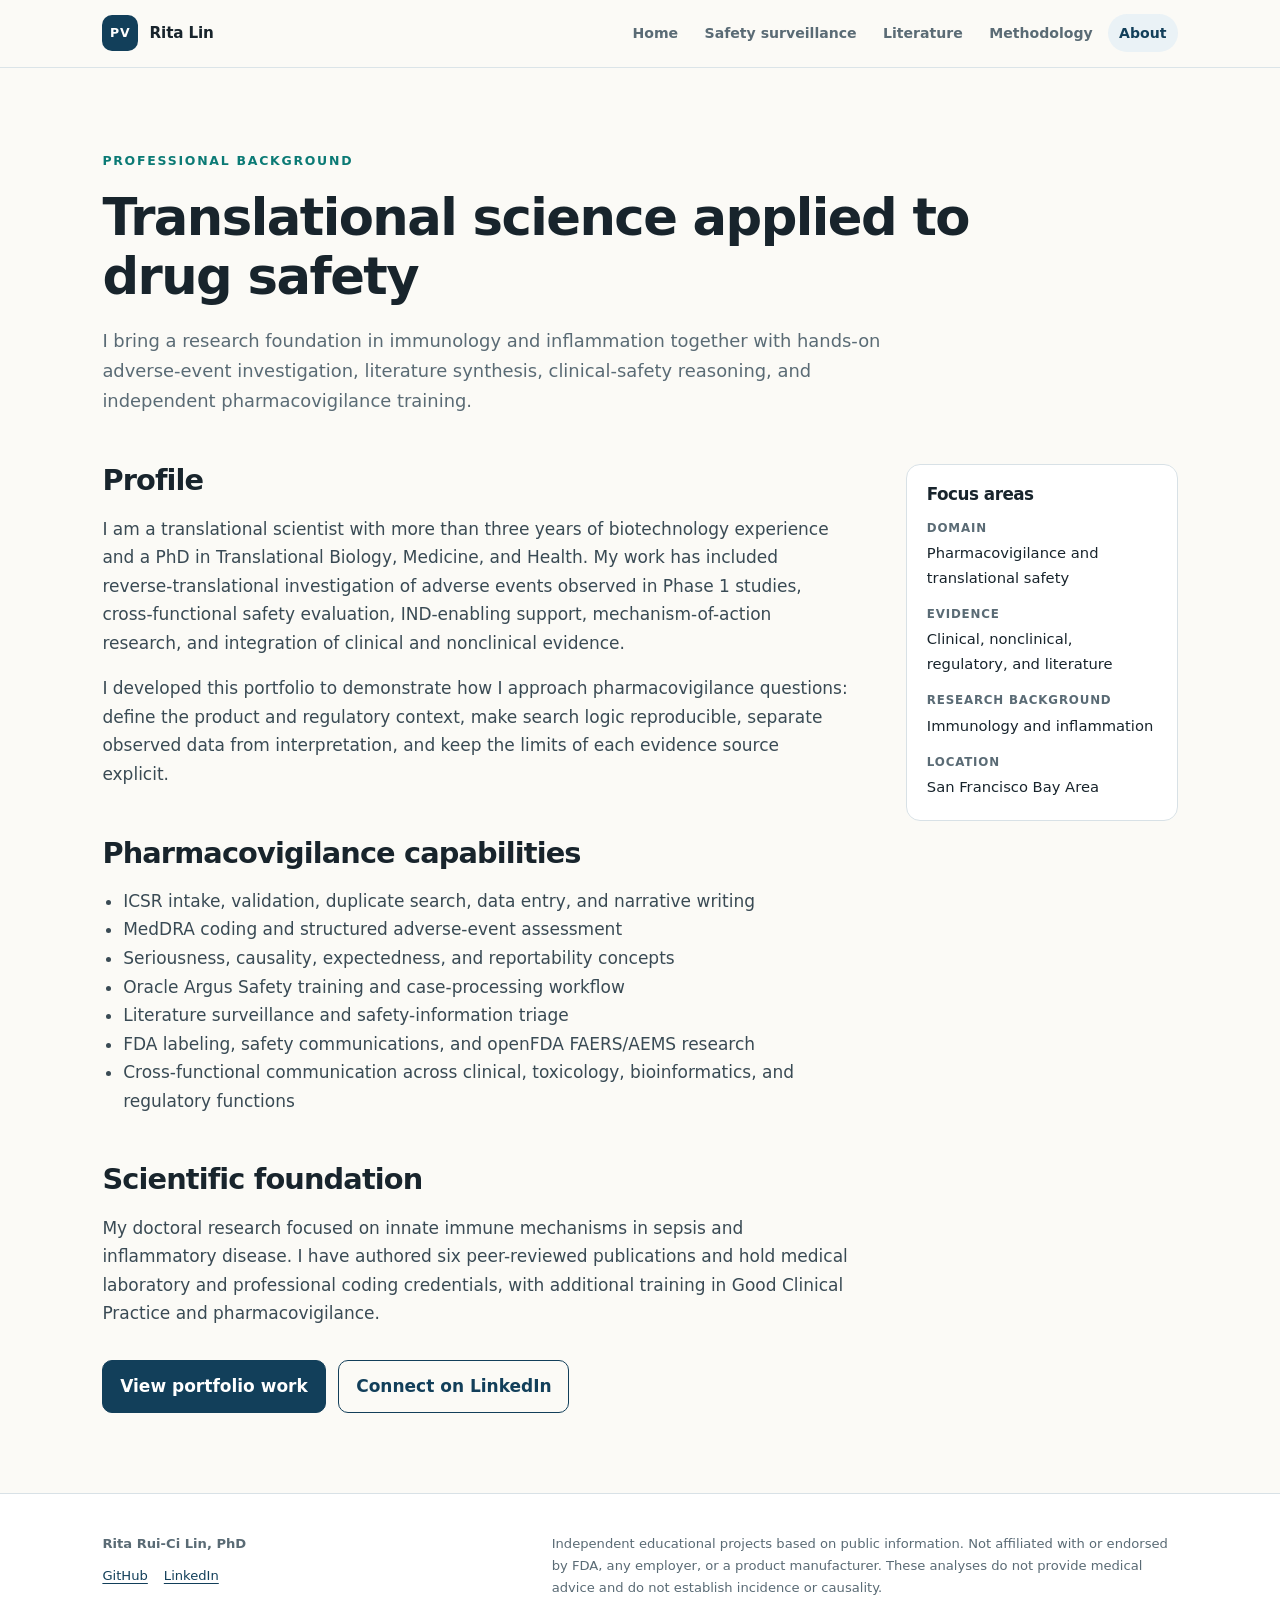
==== about.html @ c440d7df "Add professional profile page" ====
<!DOCTYPE html>
<html lang="en"><head><meta charset="utf-8"><meta name="viewport" content="width=device-width, initial-scale=1"><meta name="description" content="About Rita Rui-Ci Lin, translational scientist focused on pharmacovigilance and drug safety."><title>About | Rita Lin</title><link rel="icon" href="favicon.svg" type="image/svg+xml"><link rel="stylesheet" href="styles.css"></head>
<body>
<a class="skip-link" href="#main">Skip to content</a>
<header class="site-header"><nav class="nav-shell" aria-label="Primary navigation"><a class="brand" href="index.html"><span class="brand-mark">PV</span><span>Rita Lin</span></a><ul class="nav-links"><li><a href="index.html">Home</a></li><li><a href="safety-surveillance.html">Safety surveillance</a></li><li><a href="literature-surveillance.html">Literature</a></li><li><a href="methodology.html">Methodology</a></li><li><a href="about.html" aria-current="page">About</a></li></ul></nav></header>
<main id="main">
  <section class="page-hero"><div class="shell"><p class="eyebrow">Professional background</p><h1>Translational science applied to drug safety</h1><p class="lede">I bring a research foundation in immunology and inflammation together with hands-on adverse-event investigation, literature synthesis, clinical-safety reasoning, and independent pharmacovigilance training.</p></div></section>
  <div class="shell content-grid"><article class="prose">
    <h2>Profile</h2>
    <p>I am a translational scientist with more than three years of biotechnology experience and a PhD in Translational Biology, Medicine, and Health. My work has included reverse-translational investigation of adverse events observed in Phase 1 studies, cross-functional safety evaluation, IND-enabling support, mechanism-of-action research, and integration of clinical and nonclinical evidence.</p>
    <p>I developed this portfolio to demonstrate how I approach pharmacovigilance questions: define the product and regulatory context, make search logic reproducible, separate observed data from interpretation, and keep the limits of each evidence source explicit.</p>
    <h2>Pharmacovigilance capabilities</h2>
    <ul><li>ICSR intake, validation, duplicate search, data entry, and narrative writing</li><li>MedDRA coding and structured adverse-event assessment</li><li>Seriousness, causality, expectedness, and reportability concepts</li><li>Oracle Argus Safety training and case-processing workflow</li><li>Literature surveillance and safety-information triage</li><li>FDA labeling, safety communications, and openFDA FAERS/AEMS research</li><li>Cross-functional communication across clinical, toxicology, bioinformatics, and regulatory functions</li></ul>
    <h2>Scientific foundation</h2>
    <p>My doctoral research focused on innate immune mechanisms in sepsis and inflammatory disease. I have authored six peer-reviewed publications and hold medical laboratory and professional coding credentials, with additional training in Good Clinical Practice and pharmacovigilance.</p>
    <div class="actions"><a class="button" href="safety-surveillance.html">View portfolio work</a><a class="button secondary" href="https://www.linkedin.com/in/ruici-lin">Connect on LinkedIn</a></div>
  </article><aside class="sidebar"><h2>Focus areas</h2><dl><dt>Domain</dt><dd>Pharmacovigilance and translational safety</dd><dt>Evidence</dt><dd>Clinical, nonclinical, regulatory, and literature</dd><dt>Research background</dt><dd>Immunology and inflammation</dd><dt>Location</dt><dd>San Francisco Bay Area</dd></dl></aside></div>
</main>
<footer class="site-footer"><div class="footer-shell"><div><strong>Rita Rui-Ci Lin, PhD</strong><div class="footer-links"><a href="https://github.com/rita850720">GitHub</a><a href="https://www.linkedin.com/in/ruici-lin">LinkedIn</a></div></div><p>Independent educational projects based on public information. Not affiliated with or endorsed by FDA, any employer, or a product manufacturer. These analyses do not provide medical advice and do not establish incidence or causality.</p></div></footer>

</body></html>
---- styles.css ----
:root { --ink: #18242c; --muted: #5a6b75; --navy: #123f5a; --teal: #0b7a75; --blue-soft: #eaf2f6; --teal-soft: #e7f5f2; --cream: #fbfaf6; --line: #d8e1e6; --white: #ffffff; --shadow: 0 18px 50px rgba(18, 63, 90, 0.09); --radius: 18px; --max: 1120px; } * { box-sizing: border-box; } html { scroll-behavior: smooth; } body { margin: 0; background: var(--cream); color: var(--ink); font-family: Inter, ui-sans-serif, system-ui, -apple-system, BlinkMacSystemFont, "Segoe UI", sans-serif; font-size: 17px; line-height: 1.68; } a { color: var(--navy); text-underline-offset: 3px; } a:hover { color: var(--teal); } .skip-link { position: absolute; left: -999px; top: 0; padding: .65rem 1rem; background: var(--ink); color: white; z-index: 20; } .skip-link:focus { left: 1rem; top: 1rem; } .site-header { position: sticky; top: 0; z-index: 10; border-bottom: 1px solid rgba(216, 225, 230, .9); background: rgba(251, 250, 246, .94); backdrop-filter: blur(14px); } .nav-shell { max-width: var(--max); margin: 0 auto; padding: .9rem 1.4rem; display: flex; align-items: center; justify-content: space-between; gap: 1rem; } .brand { display: inline-flex; align-items: center; gap: .7rem; color: var(--ink); font-size: .95rem; font-weight: 760; text-decoration: none; letter-spacing: -.01em; } .brand-mark { display: grid; place-items: center; width: 2.25rem; height: 2.25rem; border-radius: 10px; background: var(--navy); color: white; font-size: .78rem; letter-spacing: .08em; } .nav-links { display: flex; flex-wrap: wrap; justify-content: flex-end; gap: .25rem; list-style: none; margin: 0; padding: 0; } .nav-links a { display: block; padding: .45rem .7rem; border-radius: 999px; color: var(--muted); font-size: .88rem; font-weight: 650; text-decoration: none; } .nav-links a:hover, .nav-links a[aria-current="page"] { background: var(--blue-soft); color: var(--navy); } main { min-height: 70vh; } .shell { max-width: var(--max); margin: 0 auto; padding: 0 1.4rem; } .hero { padding: 7rem 0 5.5rem; background: radial-gradient(circle at 80% 20%, rgba(11, 122, 117, .11), transparent 32%), linear-gradient(180deg, #fff 0%, var(--cream) 100%); } .eyebrow { margin: 0 0 1rem; color: var(--teal); font-size: .78rem; font-weight: 800; letter-spacing: .14em; text-transform: uppercase; } h1, h2, h3 { color: var(--ink); line-height: 1.16; letter-spacing: -.03em; } h1 { max-width: 880px; margin: 0; font-size: clamp(2.55rem, 7vw, 5.4rem); font-weight: 780; } .hero-line { max-width: 780px; margin: 1.5rem 0 0; color: var(--navy); font-family: Georgia, "Times New Roman", serif; font-size: clamp(1.4rem, 2.7vw, 2rem); line-height: 1.35; } .hero-copy { max-width: 790px; margin: 1.5rem 0 0; color: var(--muted); font-size: 1.08rem; } .actions { display: flex; flex-wrap: wrap; gap: .8rem; margin-top: 2rem; } .button { display: inline-flex; align-items: center; justify-content: center; min-height: 46px; padding: .72rem 1.05rem; border: 1px solid var(--navy); border-radius: 10px; background: var(--navy); color: white; font-weight: 720; text-decoration: none; } .button:hover { background: var(--teal); border-color: var(--teal); color: white; } .button.secondary { background: transparent; color: var(--navy); } .button.secondary:hover { background: var(--blue-soft); } .section { padding: 5rem 0; } .section.tint { background: var(--blue-soft); } .section-head { display: grid; grid-template-columns: minmax(0, 1fr) minmax(280px, .75fr); gap: 2rem; align-items: end; margin-bottom: 2.2rem; } .section h2, .page-hero h1 { margin: 0; font-size: clamp(2rem, 4vw, 3.35rem); } .section-head p, .lede { margin: 0; color: var(--muted); } .cards { display: grid; grid-template-columns: repeat(3, minmax(0, 1fr)); gap: 1.2rem; } .card { display: flex; flex-direction: column; min-height: 100%; padding: 1.5rem; border: 1px solid var(--line); border-radius: var(--radius); background: white; box-shadow: var(--shadow); } .card .tag, .tag { align-self: flex-start; display: inline-flex; padding: .28rem .6rem; border-radius: 999px; background: var(--teal-soft); color: #08645f; font-size: .73rem; font-weight: 800; letter-spacing: .07em; text-transform: uppercase; } .card h3 { margin: 1rem 0 .55rem; font-size: 1.45rem; } .card p { margin: 0 0 1rem; color: var(--muted); } .card .card-link { margin-top: auto; font-weight: 760; } .metric-row { display: grid; grid-template-columns: repeat(3, minmax(0, 1fr)); gap: 1rem; margin: 2.25rem 0; } .metric { padding: 1.3rem; border-top: 3px solid var(--teal); background: white; } .metric strong { display: block; color: var(--navy); font-size: 1.75rem; line-height: 1.2; } .metric span { color: var(--muted); font-size: .9rem; } .principles { display: grid; grid-template-columns: repeat(2, minmax(0, 1fr)); gap: 1.2rem 2.2rem; } .principle { border-top: 1px solid var(--line); padding-top: 1.1rem; } .principle strong { display: block; margin-bottom: .35rem; color: var(--navy); } .principle p { margin: 0; color: var(--muted); } .page-hero { padding: 5.2rem 0 3rem; } .page-hero .lede { max-width: 790px; margin-top: 1.2rem; font-size: 1.12rem; } .breadcrumbs { margin: 0 0 1.25rem; color: var(--muted); font-size: .88rem; } .breadcrumbs a { color: var(--muted); } .content-grid { display: grid; grid-template-columns: minmax(0, 2.2fr) minmax(240px, .8fr); gap: 3.5rem; align-items: start; padding-bottom: 5rem; } .prose { min-width: 0; } .prose h2 { margin: 3rem 0 .85rem; font-size: 1.8rem; } .prose h2:first-child { margin-top: 0; } .prose h3 { margin: 2rem 0 .65rem; font-size: 1.2rem; } .prose p, .prose li { color: #394a54; } .prose ul, .prose ol { padding-left: 1.3rem; } .sidebar { position: sticky; top: 6rem; padding: 1.25rem; border: 1px solid var(--line); border-radius: 14px; background: white; } .sidebar h2 { margin: 0 0 .8rem; font-size: 1.05rem; } .sidebar dl { margin: 0; } .sidebar dt { margin-top: .9rem; color: var(--muted); font-size: .74rem; font-weight: 800; letter-spacing: .07em; text-transform: uppercase; } .sidebar dd { margin: .15rem 0 0; color: var(--ink); font-size: .92rem; } .table-wrap { overflow-x: auto; margin: 1.2rem 0 2rem; } table { width: 100%; border-collapse: collapse; background: white; font-size: .92rem; } th, td { padding: .72rem .8rem; border: 1px solid var(--line); text-align: left; vertical-align: top; } th { background: var(--navy); color: white; font-size: .82rem; letter-spacing: .02em; } tbody tr:nth-child(even) { background: #f5f8fa; } td.num, th.num { text-align: right; white-space: nowrap; } .note { margin: 1.5rem 0; padding: 1rem 0 1rem 1.1rem; border-left: 4px solid var(--teal); color: var(--muted); } .note strong { color: var(--ink); } .workflow { display: grid; grid-template-columns: repeat(4, minmax(0, 1fr)); gap: .7rem; margin: 1.5rem 0 2.5rem; counter-reset: step; } .workflow div { position: relative; padding: 1rem; border: 1px solid var(--line); border-radius: 12px; background: white; color: var(--navy); font-size: .9rem; font-weight: 720; } .workflow div::before { counter-increment: step; content: counter(step, decimal-leading-zero); display: block; margin-bottom: .45rem; color: var(--teal); font-size: .72rem; letter-spacing: .1em; } .source-list { padding-left: 1.2rem; } .source-list li { margin-bottom: .55rem; } details { margin: 1.2rem 0 2rem; border: 1px solid var(--line); border-radius: 12px; background: white; } summary { cursor: pointer; padding: .9rem 1rem; color: var(--navy); font-weight: 760; } pre { margin: 0; padding: 1rem; overflow-x: auto; border-top: 1px solid var(--line); background: #f4f7f8; color: #263740; font-size: .8rem; line-height: 1.5; white-space: pre-wrap; overflow-wrap: anywhere; } .next-project { margin-top: 3rem; padding-top: 1.3rem; border-top: 1px solid var(--line); font-weight: 720; } .site-footer { border-top: 1px solid var(--line); background: white; } .footer-shell { max-width: var(--max); margin: 0 auto; padding: 2.4rem 1.4rem; display: grid; grid-template-columns: 1fr 1.5fr; gap: 2rem; color: var(--muted); font-size: .82rem; } .footer-shell p { margin: 0; } .footer-links { display: flex; flex-wrap: wrap; gap: 1rem; margin-top: .65rem; } @media (max-width: 860px) { .nav-shell { align-items: flex-start; } .nav-links { max-width: 420px; } .hero { padding: 5rem 0 4rem; } .cards, .metric-row { grid-template-columns: 1fr; } .section-head, .content-grid, .footer-shell { grid-template-columns: 1fr; } .sidebar { position: static; order: -1; } .workflow { grid-template-columns: repeat(2, 1fr); } } @media (max-width: 620px) { body { font-size: 16px; } .nav-shell { display: block; } .nav-links { justify-content: flex-start; margin-top: .75rem; } .nav-links a { padding: .36rem .52rem; } .hero { padding-top: 4rem; } .section { padding: 3.8rem 0; } .principles, .workflow { grid-template-columns: 1fr; } } @media print { .site-header, .actions { display: none; } body { background: white; color: black; } .hero, .section, .page-hero { padding: 1.5rem 0; } .card, .sidebar { box-shadow: none; } }
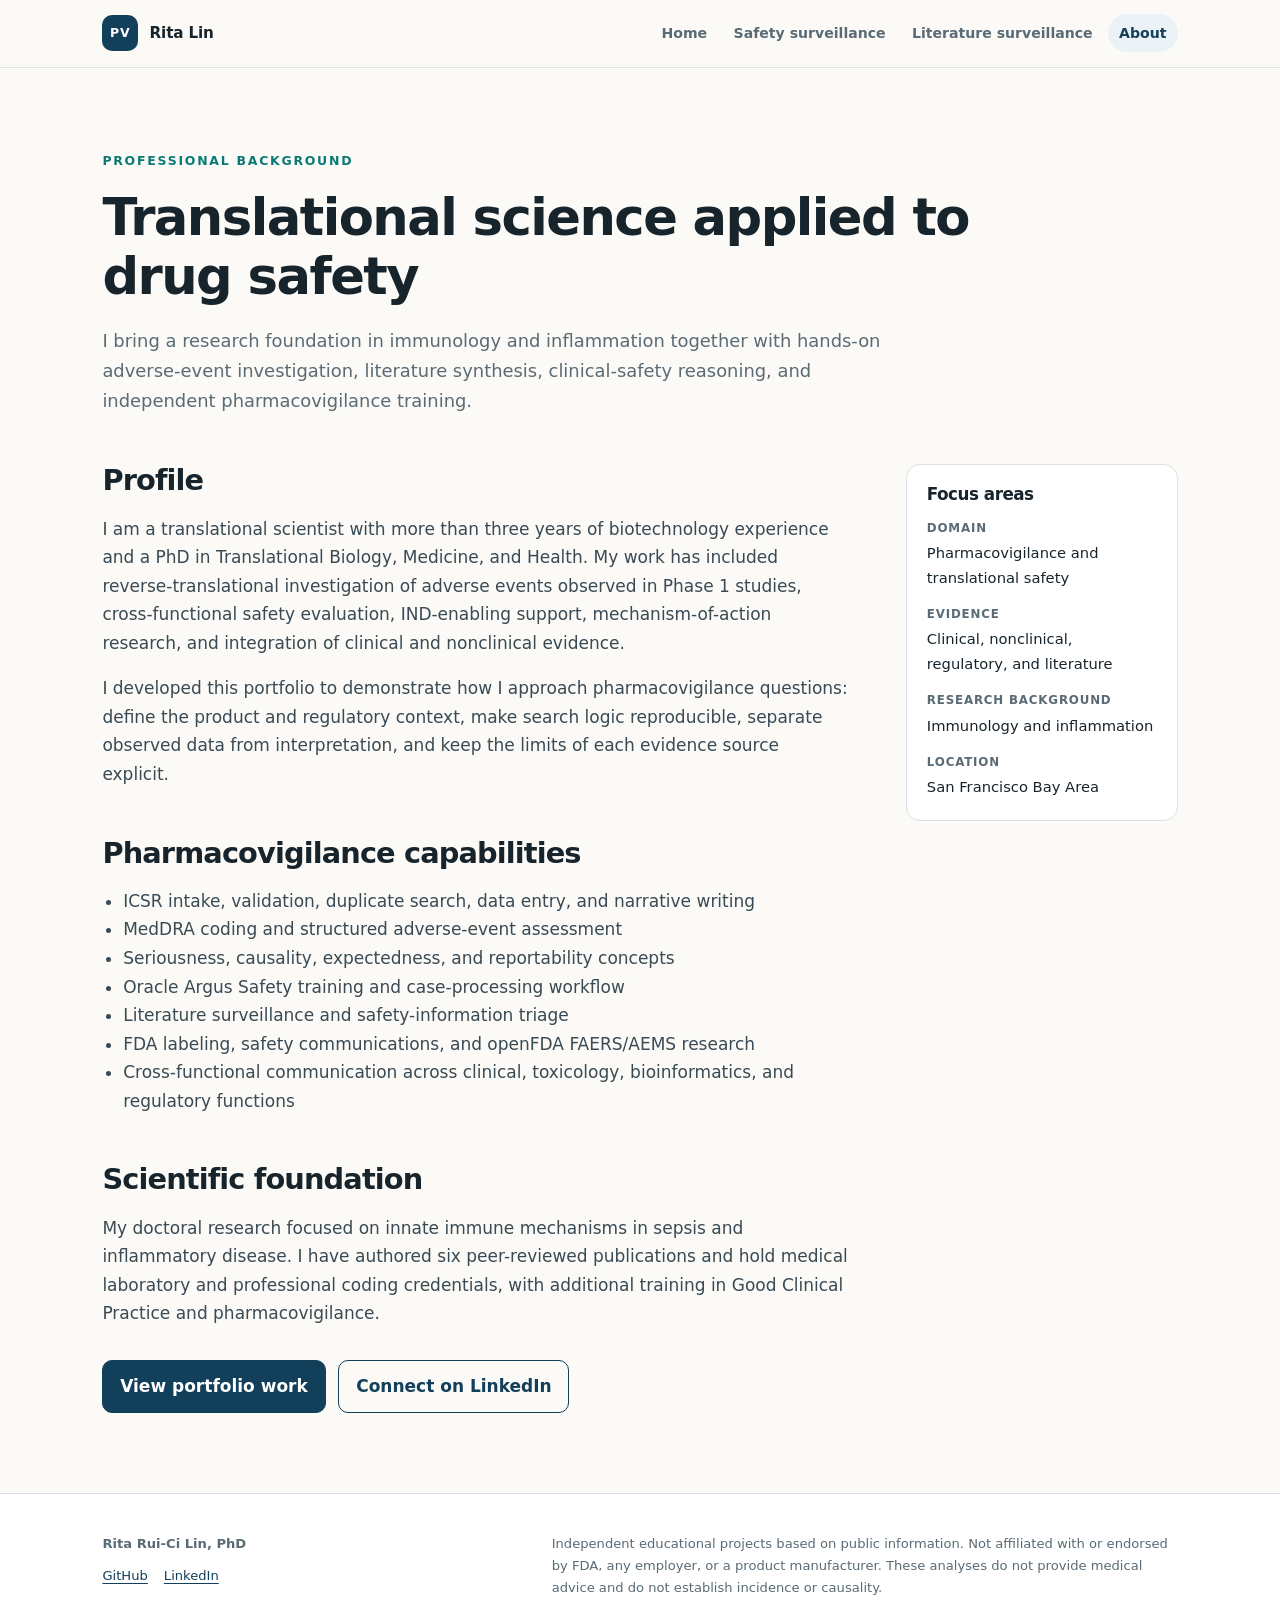
==== commit 868827df: "Add literature reports and separate surveillance methods" ====
--- a/about.html
+++ b/about.html
@@ -2,7 +2,7 @@
 <html lang="en"><head><meta charset="utf-8"><meta name="viewport" content="width=device-width, initial-scale=1"><meta name="description" content="About Rita Rui-Ci Lin, translational scientist focused on pharmacovigilance and drug safety."><title>About | Rita Lin</title><link rel="icon" href="favicon.svg" type="image/svg+xml"><link rel="stylesheet" href="styles.css"></head>
 <body>
 <a class="skip-link" href="#main">Skip to content</a>
-<header class="site-header"><nav class="nav-shell" aria-label="Primary navigation"><a class="brand" href="index.html"><span class="brand-mark">PV</span><span>Rita Lin</span></a><ul class="nav-links"><li><a href="index.html">Home</a></li><li><a href="safety-surveillance.html">Safety surveillance</a></li><li><a href="literature-surveillance.html">Literature</a></li><li><a href="methodology.html">Methodology</a></li><li><a href="about.html" aria-current="page">About</a></li></ul></nav></header>
+<header class="site-header"><nav class="nav-shell" aria-label="Primary navigation"><a class="brand" href="index.html"><span class="brand-mark">PV</span><span>Rita Lin</span></a><ul class="nav-links"><li><a href="index.html">Home</a></li><li><a href="safety-surveillance.html">Safety surveillance</a></li><li><a href="literature-surveillance.html">Literature surveillance</a></li><li><a href="about.html" aria-current="page">About</a></li></ul></nav></header>
 <main id="main">
   <section class="page-hero"><div class="shell"><p class="eyebrow">Professional background</p><h1>Translational science applied to drug safety</h1><p class="lede">I bring a research foundation in immunology and inflammation together with hands-on adverse-event investigation, literature synthesis, clinical-safety reasoning, and independent pharmacovigilance training.</p></div></section>
   <div class="shell content-grid"><article class="prose">
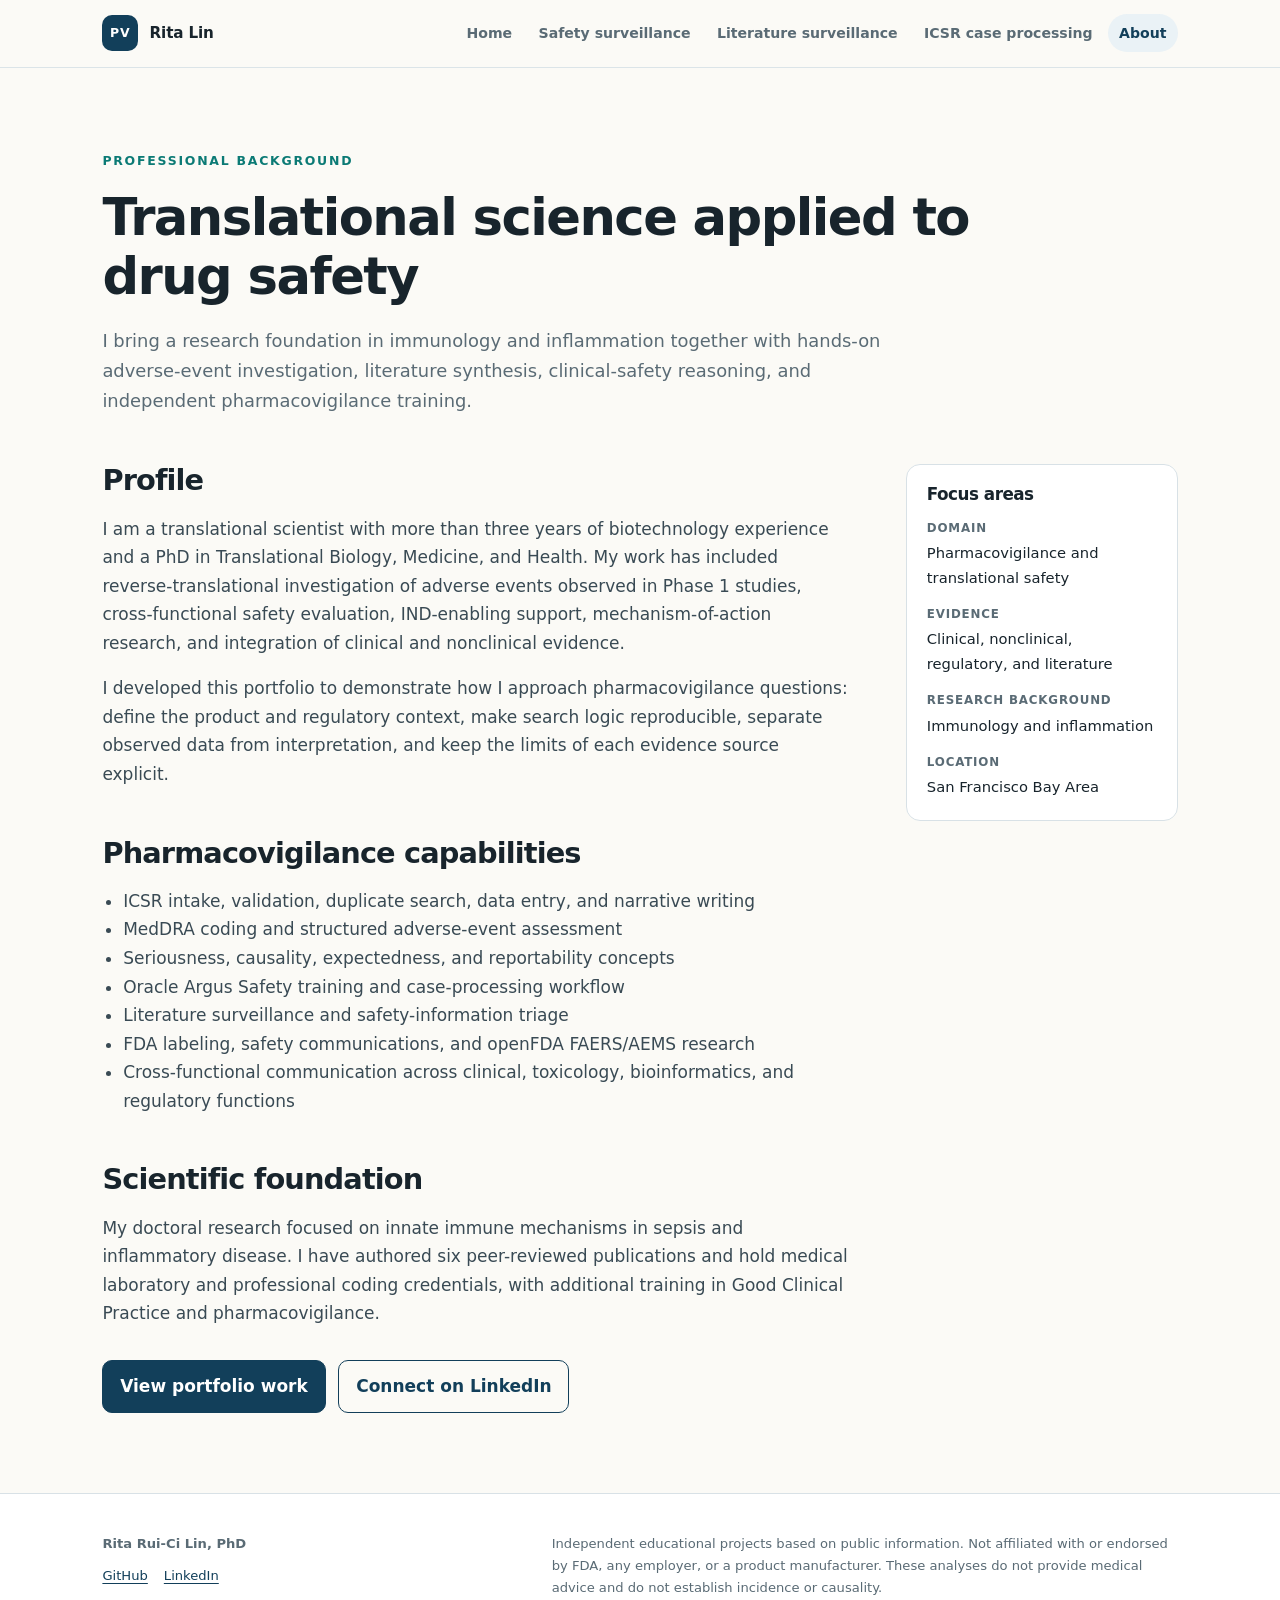
==== commit 1581577f: "Add ICSR case processing portfolio" ====
--- a/about.html
+++ b/about.html
@@ -2,7 +2,7 @@
 <html lang="en"><head><meta charset="utf-8"><meta name="viewport" content="width=device-width, initial-scale=1"><meta name="description" content="About Rita Rui-Ci Lin, translational scientist focused on pharmacovigilance and drug safety."><title>About | Rita Lin</title><link rel="icon" href="favicon.svg" type="image/svg+xml"><link rel="stylesheet" href="styles.css"></head>
 <body>
 <a class="skip-link" href="#main">Skip to content</a>
-<header class="site-header"><nav class="nav-shell" aria-label="Primary navigation"><a class="brand" href="index.html"><span class="brand-mark">PV</span><span>Rita Lin</span></a><ul class="nav-links"><li><a href="index.html">Home</a></li><li><a href="safety-surveillance.html">Safety surveillance</a></li><li><a href="literature-surveillance.html">Literature surveillance</a></li><li><a href="about.html" aria-current="page">About</a></li></ul></nav></header>
+<header class="site-header"><nav class="nav-shell" aria-label="Primary navigation"><a class="brand" href="index.html"><span class="brand-mark">PV</span><span>Rita Lin</span></a><ul class="nav-links"><li><a href="index.html">Home</a></li><li><a href="safety-surveillance.html">Safety surveillance</a></li><li><a href="literature-surveillance.html">Literature surveillance</a></li><li><a href="icsr-case-processing.html">ICSR case processing</a></li><li><a href="about.html" aria-current="page">About</a></li></ul></nav></header>
 <main id="main">
   <section class="page-hero"><div class="shell"><p class="eyebrow">Professional background</p><h1>Translational science applied to drug safety</h1><p class="lede">I bring a research foundation in immunology and inflammation together with hands-on adverse-event investigation, literature synthesis, clinical-safety reasoning, and independent pharmacovigilance training.</p></div></section>
   <div class="shell content-grid"><article class="prose">
